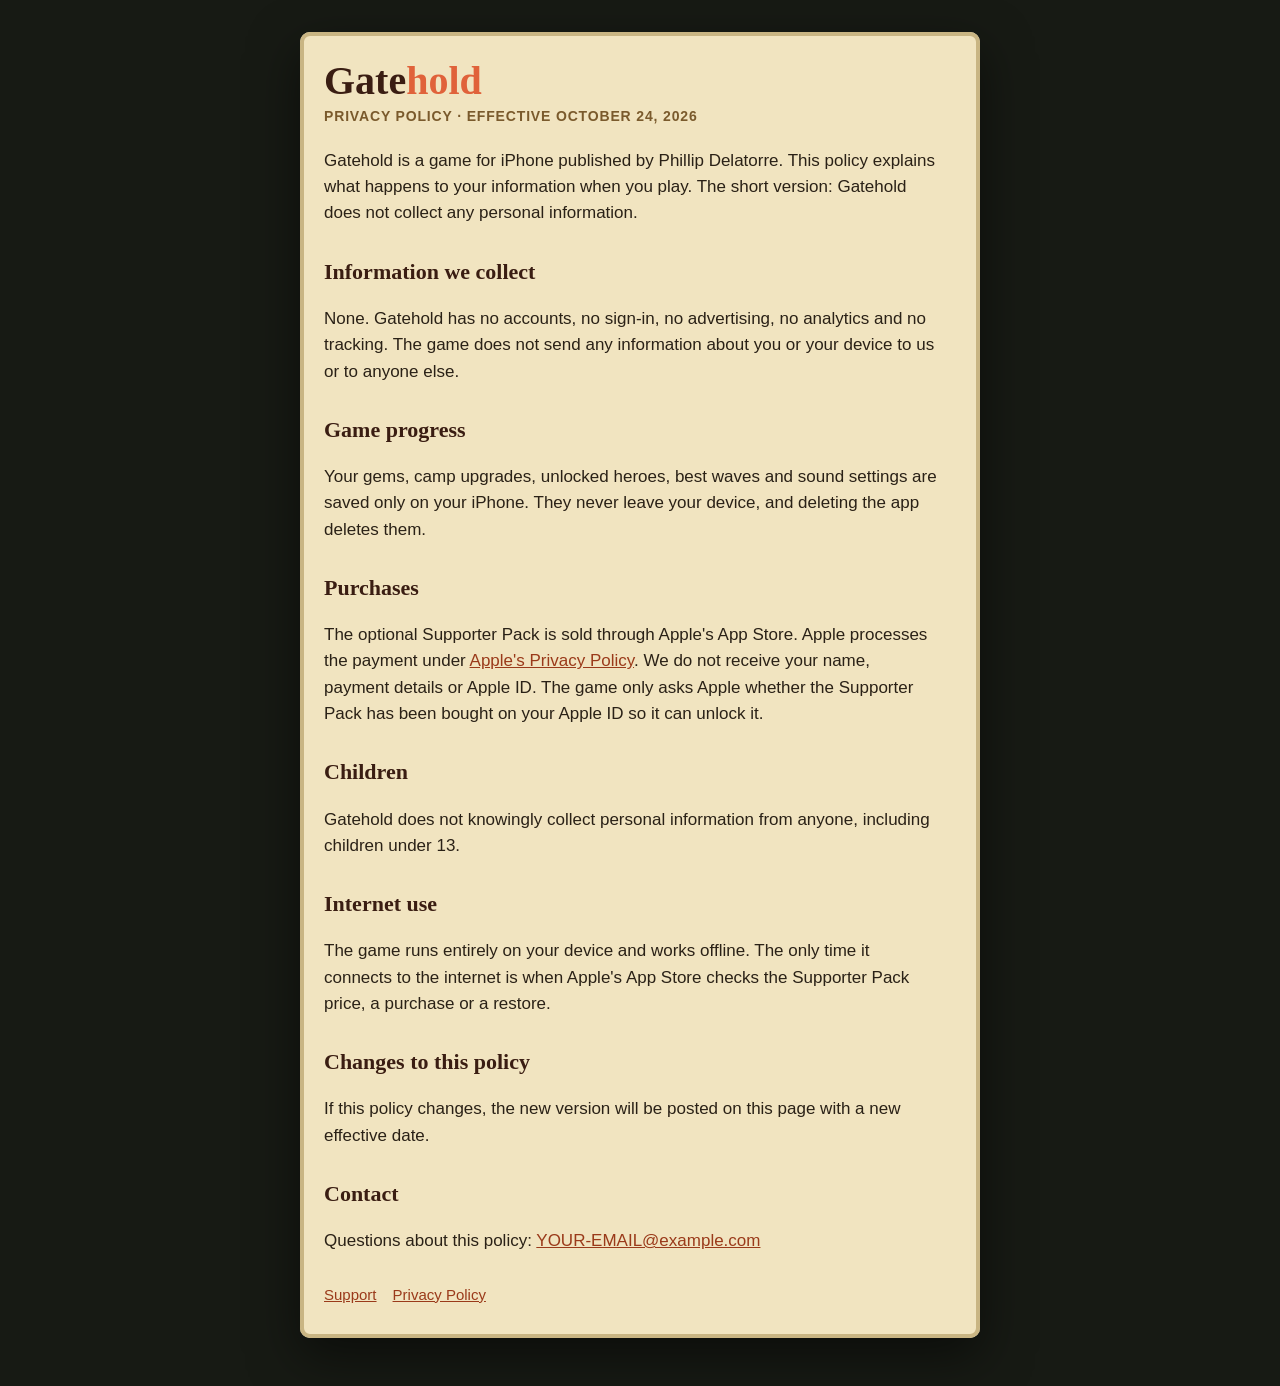
==== privacy.html @ 420a42c0 "Add files via upload" ====
<!doctype html>
<html lang="en">
<head>
<meta charset="utf-8">
<meta name="viewport" content="width=device-width,initial-scale=1,viewport-fit=cover">
<title>Gatehold Privacy Policy</title>
<link rel="stylesheet" href="style.css">
</head>
<body>
<main>
  <h1>Gate<span>hold</span></h1>
  <p class="meta">Privacy Policy · Effective October 24, 2026</p>

  <p>Gatehold is a game for iPhone published by Phillip Delatorre. This policy explains what happens to your information when you play. The short version: Gatehold does not collect any personal information.</p>

  <h2>Information we collect</h2>
  <p>None. Gatehold has no accounts, no sign-in, no advertising, no analytics and no tracking. The game does not send any information about you or your device to us or to anyone else.</p>

  <h2>Game progress</h2>
  <p>Your gems, camp upgrades, unlocked heroes, best waves and sound settings are saved only on your iPhone. They never leave your device, and deleting the app deletes them.</p>

  <h2>Purchases</h2>
  <p>The optional Supporter Pack is sold through Apple's App Store. Apple processes the payment under <a href="https://www.apple.com/legal/privacy/">Apple's Privacy Policy</a>. We do not receive your name, payment details or Apple ID. The game only asks Apple whether the Supporter Pack has been bought on your Apple ID so it can unlock it.</p>

  <h2>Children</h2>
  <p>Gatehold does not knowingly collect personal information from anyone, including children under 13.</p>

  <h2>Internet use</h2>
  <p>The game runs entirely on your device and works offline. The only time it connects to the internet is when Apple's App Store checks the Supporter Pack price, a purchase or a restore.</p>

  <h2>Changes to this policy</h2>
  <p>If this policy changes, the new version will be posted on this page with a new effective date.</p>

  <h2>Contact</h2>
  <p>Questions about this policy: <a href="mailto:YOUR-EMAIL@example.com">YOUR-EMAIL@example.com</a></p>

  <nav><a href="./">Support</a><a href="privacy.html">Privacy Policy</a></nav>
</main>
</body>
</html>
---- style.css ----
/* Gatehold site: parchment card on a dusk background, matching the game */
:root{--night:#171a14;--parch:#f1e4c0;--ink:#2a2116;--ember:#e0623a;--umber:#7a5a2c;--oxblood:#3a1d12}
*{box-sizing:border-box}
body{margin:0;background:var(--night);color:var(--ink);font:17px/1.55 -apple-system,BlinkMacSystemFont,"Segoe UI",Roboto,Helvetica,Arial,sans-serif;
  padding:32px max(16px,env(safe-area-inset-right,0px)) 48px max(16px,env(safe-area-inset-left,0px))}
main{max-width:680px;margin:0 auto;background:var(--parch);border-radius:10px;padding:28px 24px 32px;box-shadow:0 0 0 4px #c9b583 inset,0 18px 50px rgba(0,0,0,.5)}
h1{font-family:Georgia,"Times New Roman",serif;font-size:40px;line-height:1.05;margin:0 0 4px;color:var(--oxblood)}
h1 span{color:var(--ember)}
h2{font-family:Georgia,"Times New Roman",serif;font-size:22px;margin:28px 0 6px;color:var(--oxblood)}
p,li{max-width:65ch}
.meta{color:var(--umber);font-size:14px;letter-spacing:.06em;text-transform:uppercase;font-weight:700;margin:0 0 20px}
a{color:#9a3a1a}
nav{display:flex;gap:16px;margin-top:28px;font-size:15px}
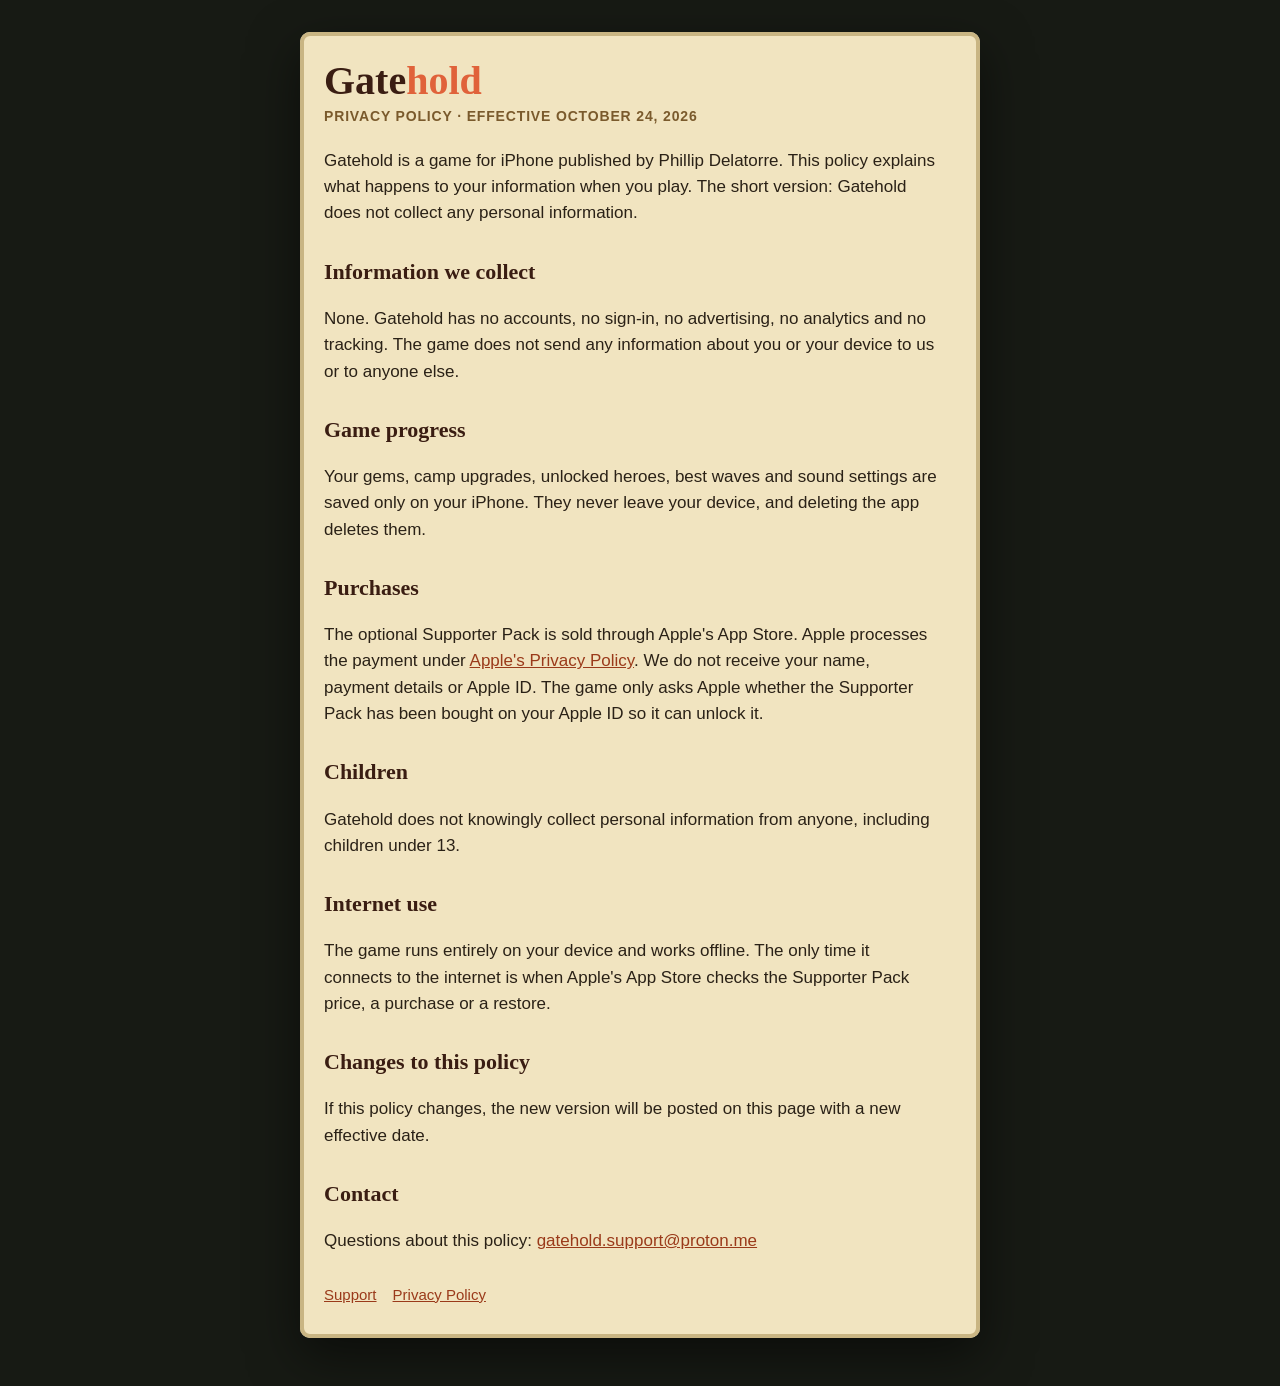
==== commit 1d03bfac: "Update contact email in privacy policy" ====
--- a/privacy.html
+++ b/privacy.html
@@ -32,7 +32,7 @@
   <p>If this policy changes, the new version will be posted on this page with a new effective date.</p>
 
   <h2>Contact</h2>
-  <p>Questions about this policy: <a href="mailto:YOUR-EMAIL@example.com">YOUR-EMAIL@example.com</a></p>
+  <p>Questions about this policy: <a href="mailto:gatehold.support@proton.me">gatehold.support@proton.me</a></p>
 
   <nav><a href="./">Support</a><a href="privacy.html">Privacy Policy</a></nav>
 </main>
